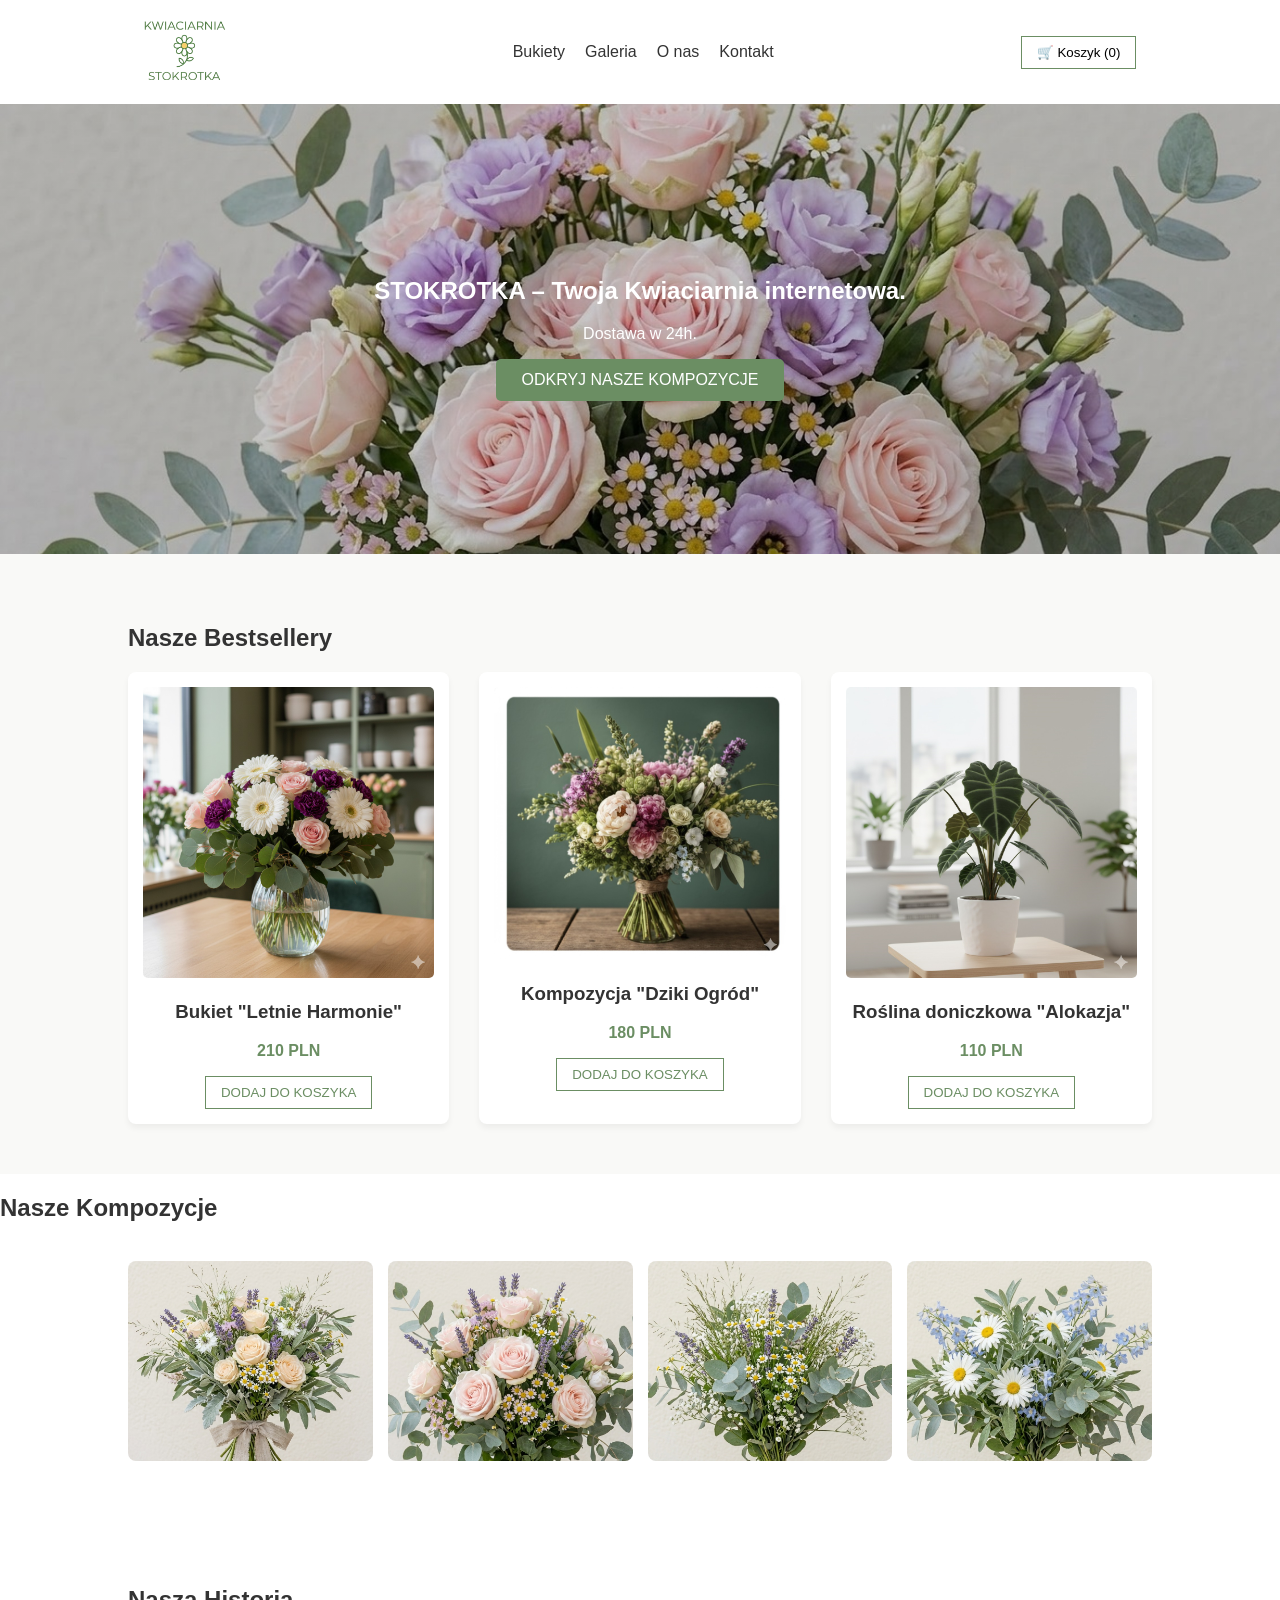
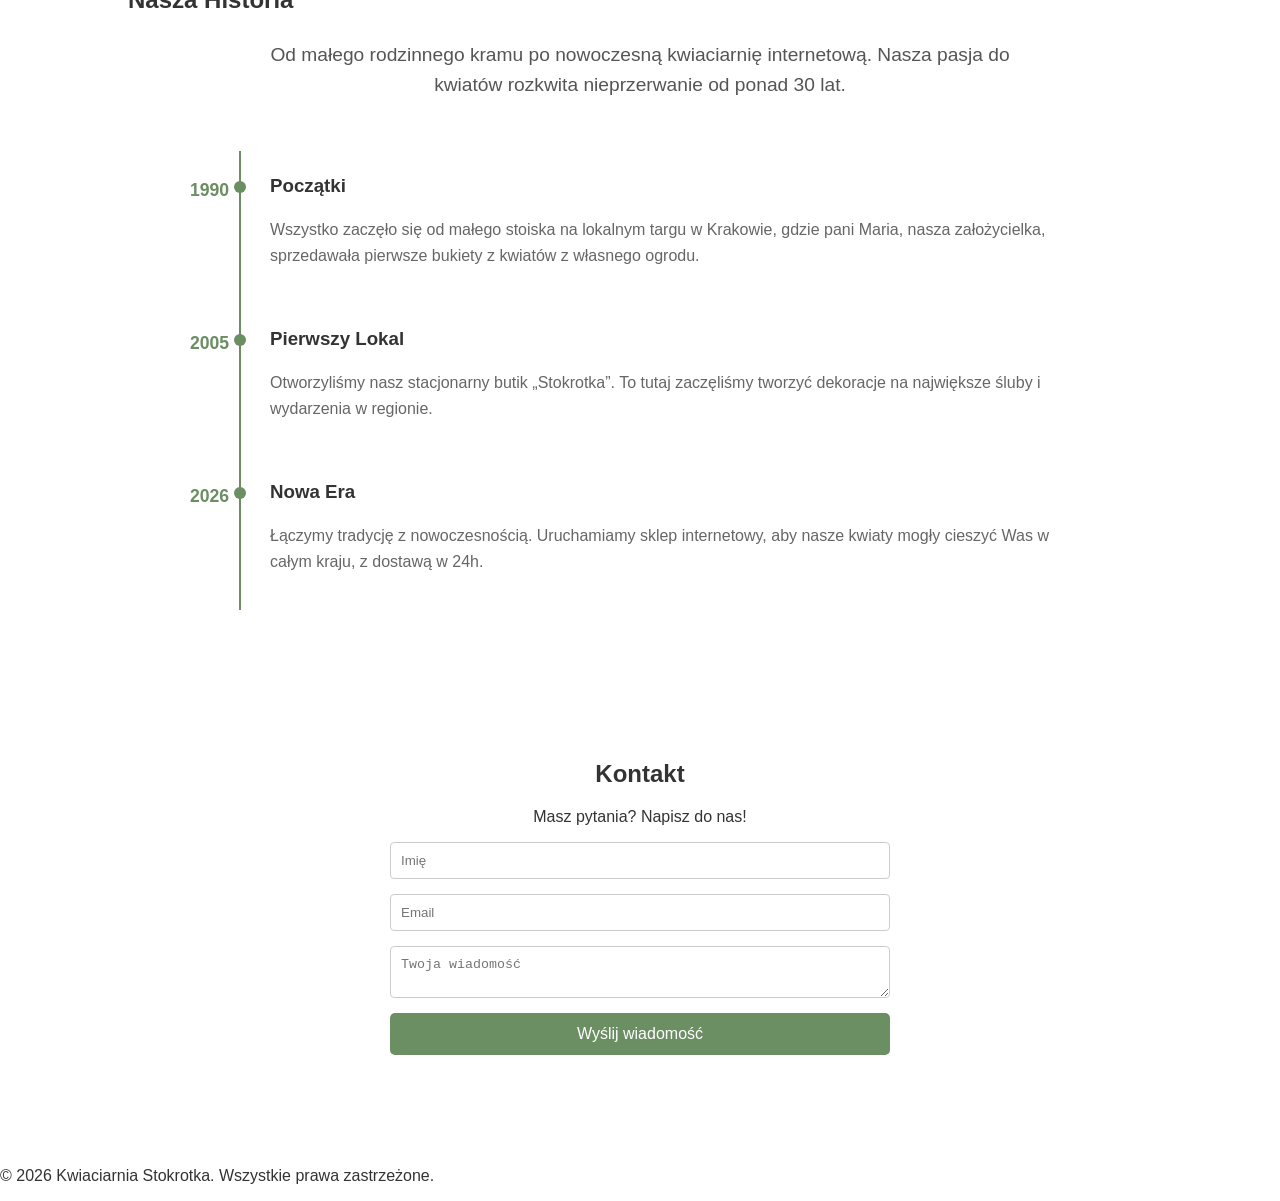
==== index.html @ 8f032b8f "Add files via upload" ====
<!DOCTYPE html>
<html lang="pl">
<head>
    <meta charset="UTF-8">
    <meta name="viewport" content="width=device-width, initial-scale=1.0">
    <title>Kwiaciarnia Stokrotka - Twoja Kwiaciarnia</title>
    <link rel="stylesheet" href="style.css">
    <meta name="viewport" content="width=device-width, initial-scale=1.0">
</head>
<body>

<header>
    <nav>
        <div class="logo">
            <img src="assets/logo.png" alt="Kwiaciarnia Stokrotka">
        </div>
        <ul>
            <li><a href="#sklep">Bukiety</a></li>
            <li><a href="#galeria">Galeria</a></li>
            <li><a href="#o-nas">O nas</a></li>
            <li><a href="#kontakt">Kontakt</a></li>
        </ul>
        <div class="cart-container">
    <button id="cart-button" class="btn-cart">
        🛒 Koszyk (<span id="cart-count">0</span>)
    </button>
    <div id="cart-dropdown" class="cart-dropdown hidden">
        <h3>Twoje produkty:</h3>
        <ul id="cart-items-list"></ul>
        <hr>
        <p>Suma: <span id="cart-total">0</span> PLN</p>
        <button class="btn-main">Przejdź do kasy</button>
    </div>
</div>
    </nav>
</header>

<section class="hero">
    <div class="hero-content">
        <h1>STOKROTKA – Twoja Kwiaciarnia internetowa.</h1>
        <p>Dostawa w 24h.</p>
        <button class="btn-main">ODKRYJ NASZE KOMPOZYCJE</button>
    </div>
</section>

<section id="sklep" class="products">
    <h2>Nasze Bestsellery</h2>
    <div class="product-grid">
        <div class="product-card">
            <img src="assets/bukiet1.jpg" alt="Bukiet Letnie Harmonie">
            <h3>Bukiet "Letnie Harmonie"</h3>
            <p class="price">210 PLN</p>
            <button class="btn-add">DODAJ DO KOSZYKA</button>
        </div>
        <div class="product-card">
            <img src="assets/bukiet2.jpg" alt="Kompozycja Dziki Ogród">
            <h3>Kompozycja "Dziki Ogród"</h3>
            <p class="price">180 PLN</p>
            <button class="btn-add">DODAJ DO KOSZYKA</button>
        </div>
        <div class="product-card">
            <img src="assets/bukiet3.jpg" alt="Alokazja">
            <h3>Roślina doniczkowa "Alokazja"</h3>
            <p class="price">110 PLN</p>
            <button class="btn-add">DODAJ DO KOSZYKA</button>
        </div>
    </div>
</section>

<section id="galeria" class="gallery-section">
    <h2>Nasze Kompozycje</h2>
    <div class="gallery-grid">
        <img src="assets/img1.jpg" alt="Bukiet ślubny" class="gallery-item">
        <img src="assets/img2.jpg" alt="Kompozycja w wazonie" class="gallery-item">
        <img src="assets/img3.jpg" alt="Dekoracja stołu" class="gallery-item">
        <img src="assets/img4.jpg" alt="Wieniec wiosenny" class="gallery-item">
    </div>
</section>

<div id="lightbox" class="lightbox">
    <span class="close-lightbox">&times;</span>
    <img class="lightbox-content" id="lightbox-img">
    <div id="caption"></div>
</div>

<section id="o-nas" class="about-section">
    <div class="about-content">
        <h2>Nasza Historia</h2>
        <p class="about-lead">Od małego rodzinnego kramu po nowoczesną kwiaciarnię internetową. Nasza pasja do kwiatów rozkwita nieprzerwanie od ponad 30 lat.</p>
        
        <div class="timeline">
            <div class="timeline-item">
                <div class="year">1990</div>
                <div class="event">
                    <h3>Początki</h3>
                    <p>Wszystko zaczęło się od małego stoiska na lokalnym targu w Krakowie, gdzie pani Maria, nasza założycielka, sprzedawała pierwsze bukiety z kwiatów z własnego ogrodu.</p>
                </div>
            </div>
            <div class="timeline-item">
                <div class="year">2005</div>
                <div class="event">
                    <h3>Pierwszy Lokal</h3>
                    <p>Otworzyliśmy nasz stacjonarny butik „Stokrotka”. To tutaj zaczęliśmy tworzyć dekoracje na największe śluby i wydarzenia w regionie.</p>
                </div>
            </div>
            <div class="timeline-item">
                <div class="year">2026</div>
                <div class="event">
                    <h3>Nowa Era</h3>
                    <p>Łączymy tradycję z nowoczesnością. Uruchamiamy sklep internetowy, aby nasze kwiaty mogły cieszyć Was w całym kraju, z dostawą w 24h.</p>
                </div>
            </div>
        </div>
    </div>
</section>

<section id="kontakt" class="contact">
    <h2>Kontakt</h2>
    <p>Masz pytania? Napisz do nas!</p>
    
    <form id="contact-form">
        <input type="text" id="name" placeholder="Imię" required>
        <input type="email" id="email" placeholder="Email" required>
        <textarea id="message" placeholder="Twoja wiadomość" required></textarea>
        <button type="submit" class="btn-main">Wyślij wiadomość</button>
        <p id="form-status" style="margin-top: 15px; font-weight: bold;"></p>
    </form>
</section>

<script src="script.js"></script>

<footer>
    <p>&copy; 2026 Kwiaciarnia Stokrotka. Wszystkie prawa zastrzeżone.</p>
</footer>

</body>
</html>
---- style.css ----
:root {
    --primary-green: #6B8E63;
    --light-bg: #F9F9F7;
    --text-dark: #333;
    --white: #ffffff;
}

body {
    font-family: 'Segoe UI', Tahoma, Geneva, Verdana, sans-serif;
    margin: 0;
    color: var(--text-dark);
    background-color: var(--white);
}

/* Nawigacja */
nav {
    display: flex;
    justify-content: space-around;
    align-items: center;
    padding: 20px;
    background: var(--white);
}

nav ul {
    list-style: none;
    display: flex;
    gap: 20px;
}

nav ul li a {
    text-decoration: none;
    color: var(--text-dark);
    font-weight: 500;
}

.logo img {
    height: 60px;
}

/* Sekcja Hero */
.hero {
    height: 450px;
    background-image: linear-gradient(rgba(0,0,0,0.2), rgba(0,0,0,0.2)), url('assets/banner.jpg');
    background-size: cover;
    background-position: center;
    display: flex;
    align-items: center;
    justify-content: center;
    text-align: center;
    color: white;
}

.btn-main {
    background-color: var(--primary-green);
    color: white;
    padding: 12px 25px;
    border: none;
    cursor: pointer;
    font-size: 1rem;
    border-radius: 5px;
}

/* Sklep / Produkty */
.products {
    padding: 50px 10%;
    background-color: var(--light-bg);
}

.product-grid {
    display: grid;
    grid-template-columns: repeat(auto-fit, minmax(250px, 1fr));
    gap: 30px;
}

.product-card {
    background: white;
    padding: 15px;
    text-align: center;
    border-radius: 8px;
    box-shadow: 0 4px 6px rgba(0,0,0,0.05);
}

.product-card img {
    max-width: 100%;
    border-radius: 5px;
}

.price {
    font-weight: bold;
    color: var(--primary-green);
}

.btn-add {
    background: none;
    border: 1px solid var(--primary-green);
    color: var(--primary-green);
    padding: 8px 15px;
    cursor: pointer;
    transition: 0.3s;
}

.btn-add:hover {
    background: var(--primary-green);
    color: white;
}

/* Kontakt */
.contact {
    padding: 50px 10%;
    text-align: center;
}

form {
    display: flex;
    flex-direction: column;
    max-width: 500px;
    margin: 0 auto;
    gap: 15px;
}

input, textarea {
    padding: 10px;
    border: 1px solid #ccc;
    border-radius: 4px;
}
/* Siatka galerii */
.gallery-grid {
    display: grid;
    grid-template-columns: repeat(auto-fill, minmax(200px, 1fr));
    gap: 15px;
    padding: 20px 10%;
}

.gallery-item {
    width: 100%;
    height: 200px;
    object-fit: cover;
    cursor: pointer;
    transition: transform 0.3s ease;
    border-radius: 8px;
}

.gallery-item:hover {
    transform: scale(1.05);
}

/* Styl Lightboxa */
.lightbox {
    display: none; /* Ukryty na starcie */
    position: fixed;
    z-index: 1000;
    left: 0;
    top: 0;
    width: 100%;
    height: 100%;
    background-color: rgba(0, 0, 0, 0.9);
    justify-content: center;
    align-items: center;
    flex-direction: column;
}

.lightbox-content {
    max-width: 80%;
    max-height: 80%;
    border: 3px solid white;
}

.close-lightbox {
    position: absolute;
    top: 20px;
    right: 40px;
    color: white;
    font-size: 50px;
    cursor: pointer;
}

#caption {
    color: #ccc;
    margin-top: 15px;
}
.product-page {
    padding: 60px 10%;
    background-color: var(--white);
}

.product-container {
    display: grid;
    grid-template-columns: 1fr 1fr;
    gap: 50px;
    align-items: start;
}

.product-image img {
    width: 100%;
    border-radius: 15px;
    box-shadow: 0 10px 30px rgba(0,0,0,0.1);
}

.category {
    color: var(--primary-green);
    text-transform: uppercase;
    font-size: 0.8rem;
    letter-spacing: 2px;
    font-weight: bold;
}

.price-big {
    font-size: 2rem;
    color: #444;
    margin: 20px 0;
}

.description {
    line-height: 1.8;
    color: #666;
}

.purchase-options {
    margin-top: 30px;
    display: flex;
    align-items: center;
    gap: 20px;
}

#qty {
    width: 50px;
    padding: 10px;
    border: 1px solid #ddd;
    border-radius: 5px;
}

.btn-main-large {
    background-color: var(--primary-green);
    color: white;
    padding: 15px 40px;
    border: none;
    border-radius: 5px;
    cursor: pointer;
    font-size: 1.1rem;
    flex-grow: 1;
    transition: background 0.3s;
}

.btn-main-large:hover {
    background-color: #567350;
}

/* Responsywność dla mobile */
@media (max-width: 768px) {
    .product-container {
        grid-template-columns: 1fr;
    }
}

.cart-container { position: relative; }
.btn-cart { background: none; border: 1px solid var(--primary-green); padding: 8px 15px; cursor: pointer; }

.cart-dropdown {
    position: absolute;
    right: 0;
    top: 40px;
    width: 300px;
    background: white;
    border: 1px solid #ddd;
    box-shadow: 0 10px 20px rgba(0,0,0,0.1);
    padding: 20px;
    z-index: 1001;
}

.cart-dropdown.hidden { display: none; }
.cart-item { display: flex; justify-content: space-between; margin-bottom: 10px; font-size: 0.9rem; }

.about-section {
    padding: 80px 10%;
    background-color: var(--white);
    line-height: 1.6;
}

.about-lead {
    text-align: center;
    max-width: 800px;
    margin: 0 auto 50px;
    font-size: 1.2rem;
    color: #555;
}

.timeline {
    position: relative;
    max-width: 900px;
    margin: 0 auto;
}

.timeline::after {
    content: '';
    position: absolute;
    width: 2px;
    background: var(--primary-green);
    top: 0;
    bottom: 0;
    left: 50px;
    margin-left: -1px;
}

.timeline-item {
    padding: 20px 0 20px 80px;
    position: relative;
}

.timeline-item .year {
    position: absolute;
    left: 0;
    top: 25px;
    font-weight: bold;
    color: var(--primary-green);
    font-size: 1.1rem;
}

.timeline-item::before {
    content: '';
    position: absolute;
    left: 50px;
    top: 30px;
    width: 12px;
    height: 12px;
    background: var(--primary-green);
    border-radius: 50%;
    z-index: 1;
    margin-left: -6px;
}

.timeline-item h3 {
    margin: 0 0 10px 0;
    color: var(--text-dark);
}

.timeline-item p {
    color: #666;
}
/* --- WERSJA MOBILNA (Ekrany do 768px) --- */
@media (max-width: 768px) {
    
    /* Nawigacja: Układamy elementy pionowo lub w rzędzie z mniejszym logo */
    nav {
        flex-direction: column;
        gap: 15px;
        padding: 15px;
    }

    nav ul {
        padding: 0;
        gap: 10px;
        font-size: 0.9rem;
        flex-wrap: wrap;
        justify-content: center;
    }

    /* Sekcja Hero: Zmniejszamy wysokość i fonty */
    .hero {
        height: 300px;
        padding: 20px;
    }

    .hero h1 {
        font-size: 1.5rem;
    }

    /* Sklep: Zmieniamy siatkę na 1 kolumnę (lub 2 mniejsze) */
    .product-grid {
        grid-template-columns: 1fr; /* Jeden produkt pod drugim */
        padding: 10px;
    }

    .product-card {
        margin-bottom: 20px;
    }

    /* Galeria: 2 zdjęcia obok siebie, by nie zajmowały za dużo miejsca */
    .gallery-grid {
        grid-template-columns: repeat(2, 1fr);
        padding: 10px;
    }

    /* Historia: Linia czasu przesuwa się do krawędzi */
    .timeline::after {
        left: 20px;
    }
    .timeline-item {
        padding-left: 40px;
    }
    .timeline-item::before {
        left: 20px;
    }
    .timeline-item .year {
        position: relative;
        display: block;
        margin-bottom: 5px;
        top: 0;
    }

    /* Formularz i Podstrona Produktu */
    .product-container {
        grid-template-columns: 1fr;
    }

    .purchase-options {
        flex-direction: column;
        align-items: stretch;
    }

    .btn-main-large {
        width: 100%;
    }
}
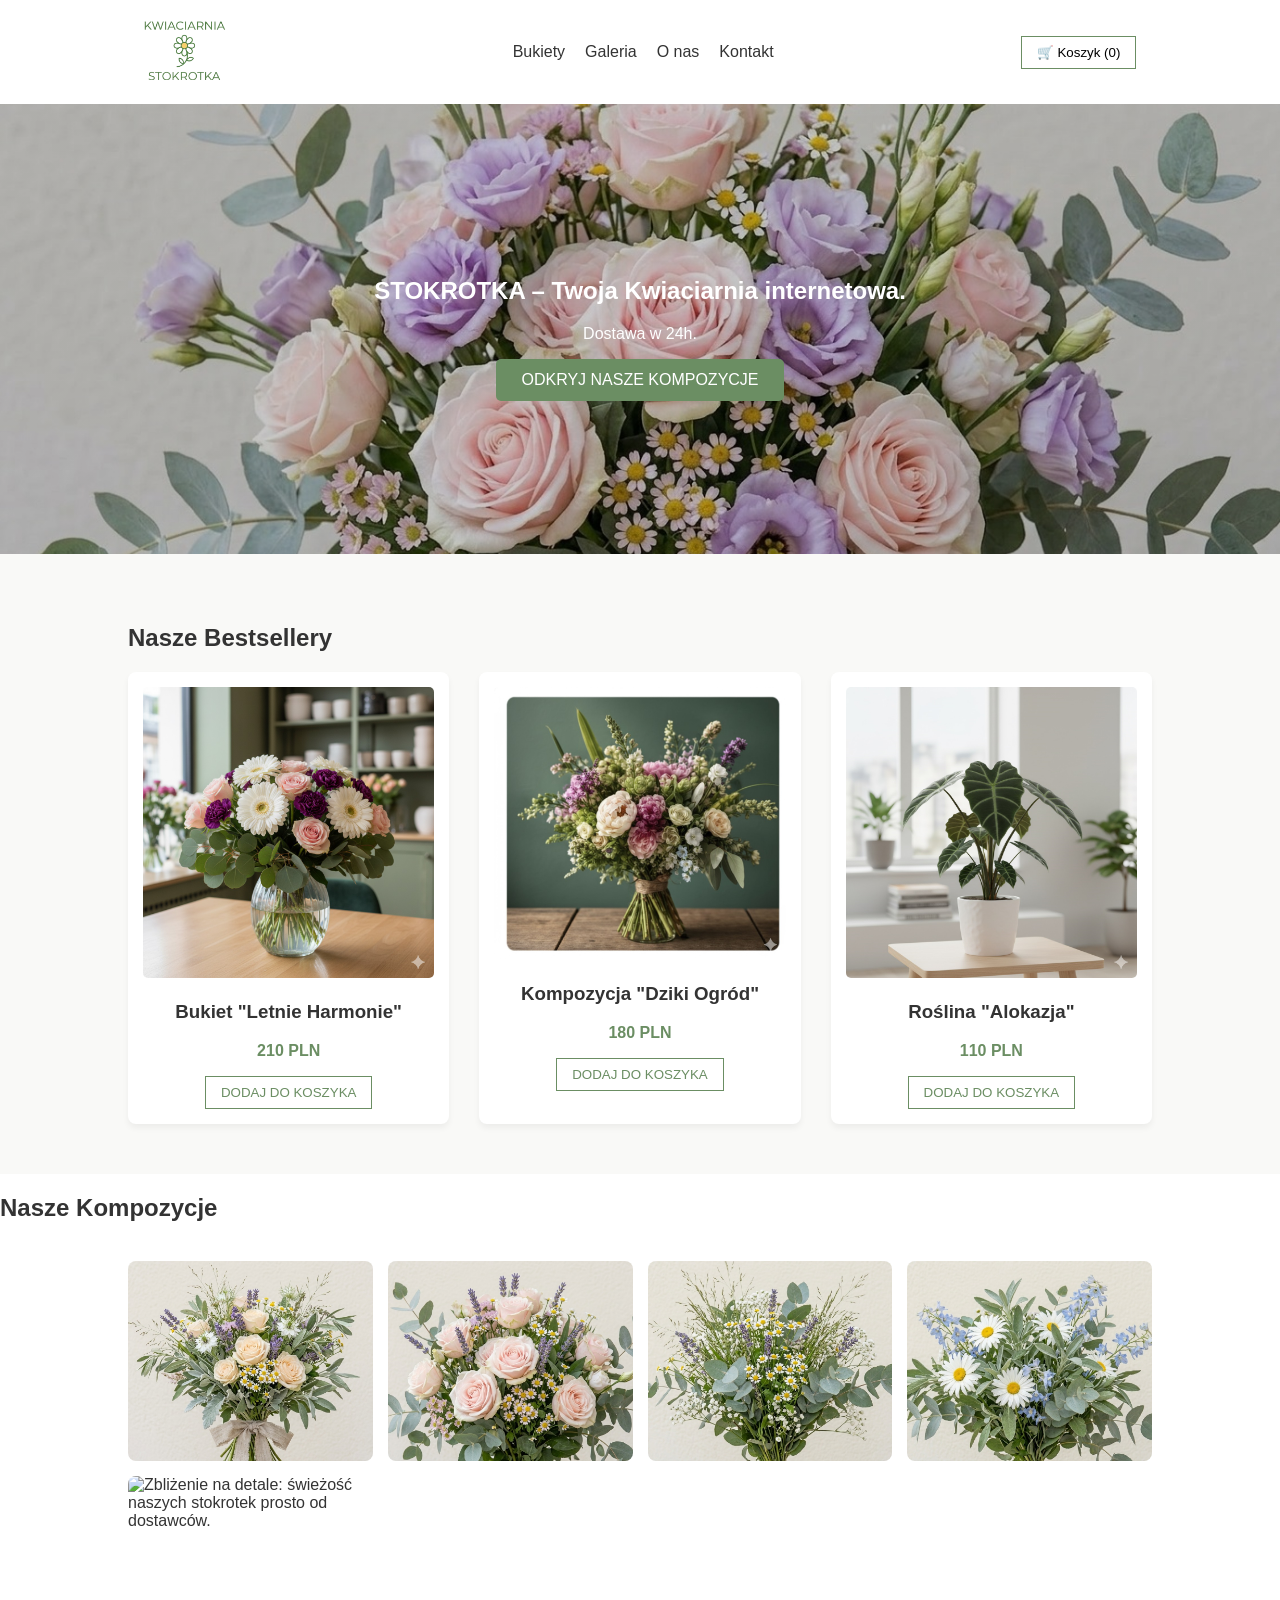
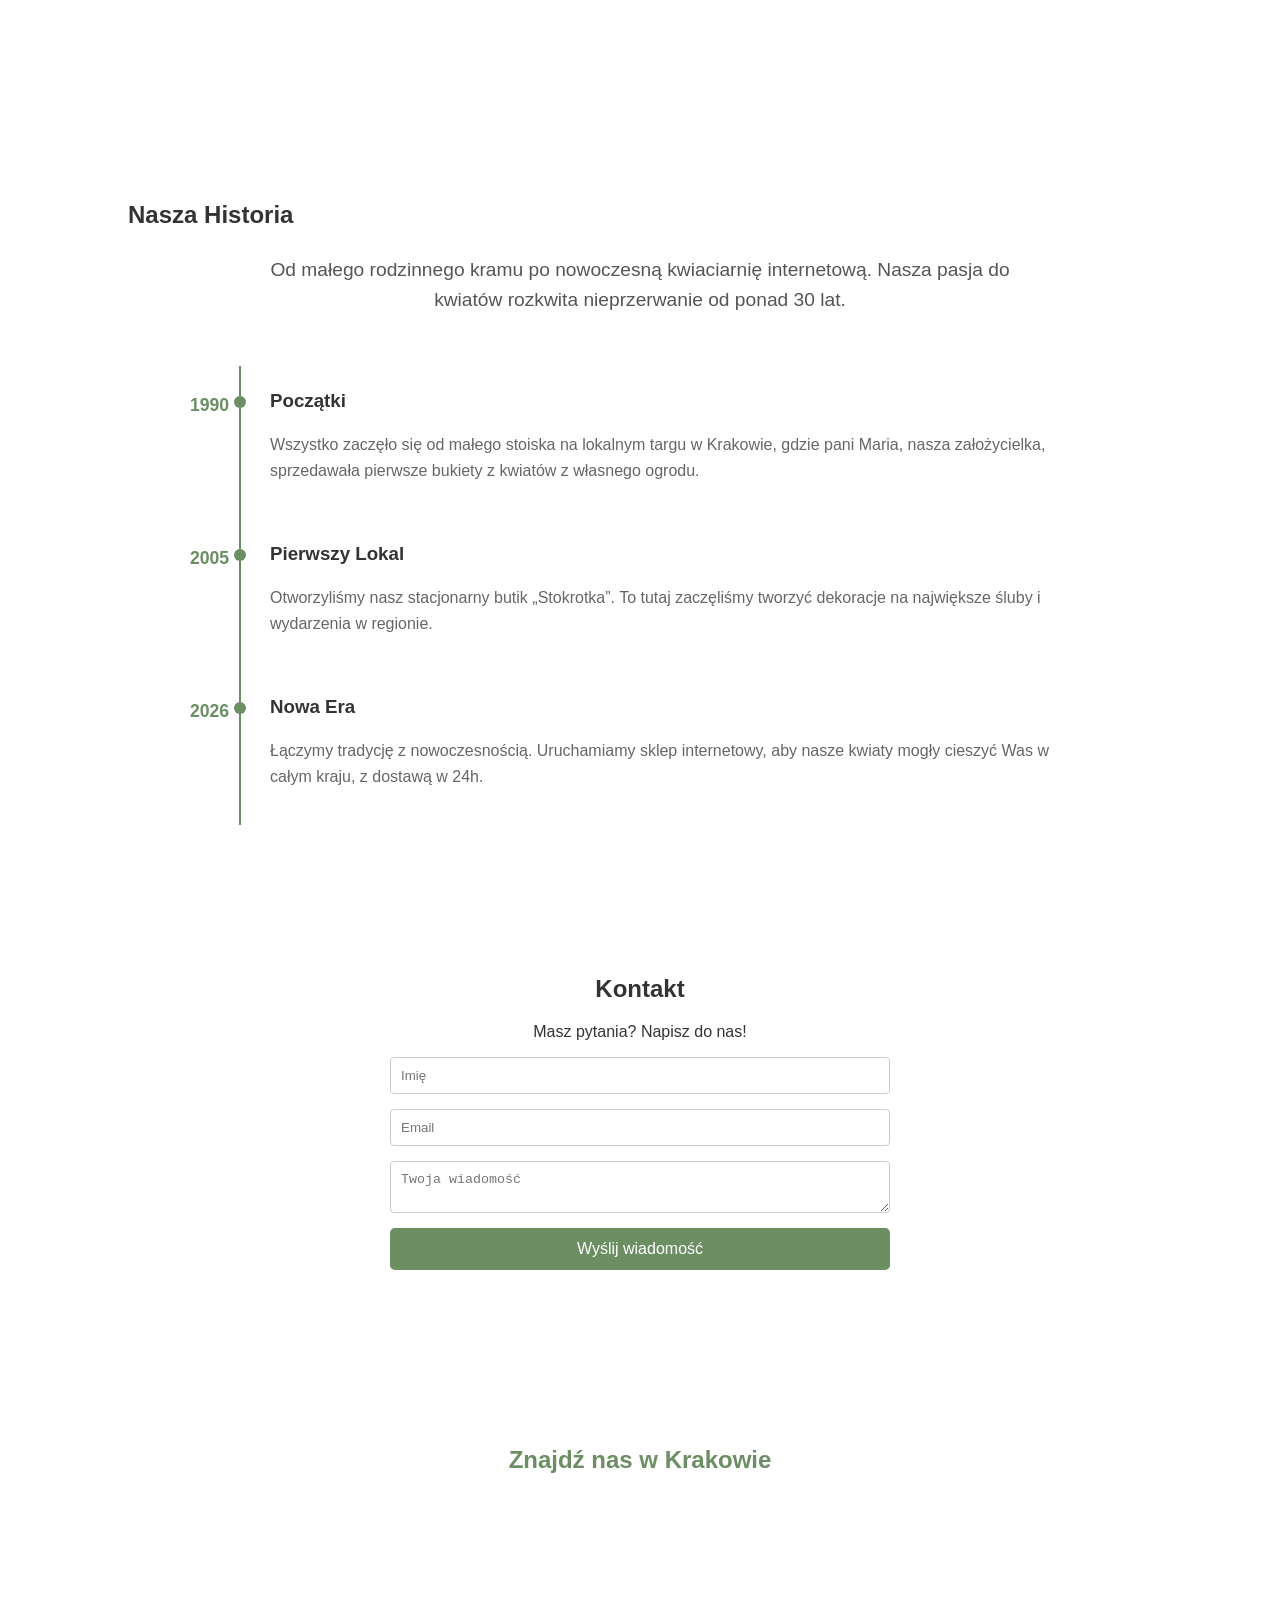
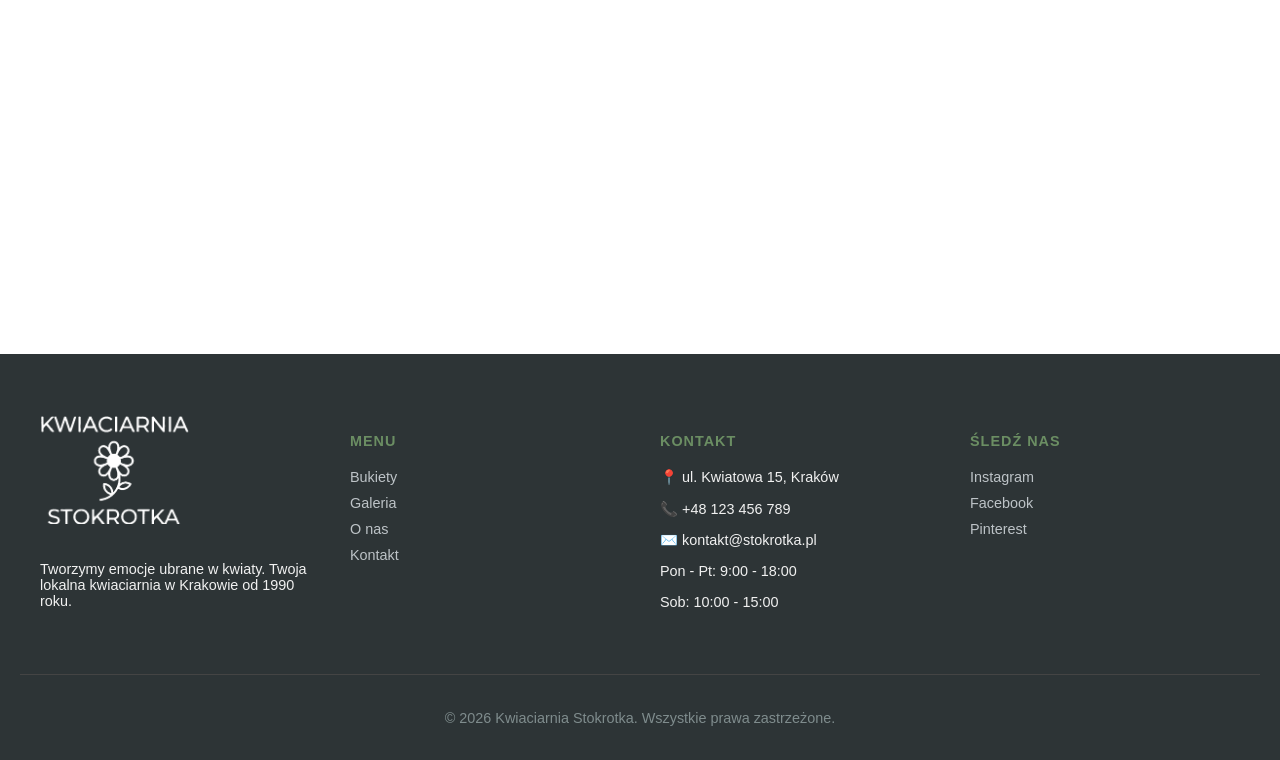
==== commit 5e1e30e2: "Add files via upload" ====
--- a/index.html
+++ b/index.html
@@ -5,7 +5,6 @@
     <meta name="viewport" content="width=device-width, initial-scale=1.0">
     <title>Kwiaciarnia Stokrotka - Twoja Kwiaciarnia</title>
     <link rel="stylesheet" href="style.css">
-    <meta name="viewport" content="width=device-width, initial-scale=1.0">
 </head>
 <body>
 
@@ -47,33 +46,39 @@
     <h2>Nasze Bestsellery</h2>
     <div class="product-grid">
         <div class="product-card">
-            <img src="assets/bukiet1.jpg" alt="Bukiet Letnie Harmonie">
-            <h3>Bukiet "Letnie Harmonie"</h3>
-            <p class="price">210 PLN</p>
-            <button class="btn-add">DODAJ DO KOSZYKA</button>
-        </div>
+    <a href="produkt.html?id=letnie-harmonie" style="text-decoration: none; color: inherit;">
+        <img src="assets/bukiet1.jpg" alt="Romantyczny bukiet Letnie Harmonie...">
+        <h3>Bukiet "Letnie Harmonie"</h3>
+    </a>
+    <p class="price">210 PLN</p>
+    <button class="btn-add">DODAJ DO KOSZYKA</button>
+</div>
         <div class="product-card">
-            <img src="assets/bukiet2.jpg" alt="Kompozycja Dziki Ogród">
-            <h3>Kompozycja "Dziki Ogród"</h3>
-            <p class="price">180 PLN</p>
-            <button class="btn-add">DODAJ DO KOSZYKA</button>
-        </div>
+    <a href="produkt.html?id=dziki-ogrod" style="text-decoration: none; color: inherit;">
+        <img src="assets/bukiet2.jpg" alt="Naturalna kompozycja polna Dziki Ogród...">
+        <h3>Kompozycja "Dziki Ogród"</h3>
+    </a>
+    <p class="price">180 PLN</p>
+    <button class="btn-add">DODAJ DO KOSZYKA</button>
+</div>
         <div class="product-card">
-            <img src="assets/bukiet3.jpg" alt="Alokazja">
-            <h3>Roślina doniczkowa "Alokazja"</h3>
-            <p class="price">110 PLN</p>
-            <button class="btn-add">DODAJ DO KOSZYKA</button>
-        </div>
-    </div>
+    <a href="produkt.html?id=rosina-alokazja" style="text-decoration: none; color: inherit;">
+        <img src="assets/bukiet3.jpg" alt="Egzotyczna roślina doniczkowa Alokazja...">
+        <h3>Roślina "Alokazja"</h3>
+    </a>
+    <p class="price">110 PLN</p>
+    <button class="btn-add">DODAJ DO KOSZYKA</button>
+</div>
 </section>
 
 <section id="galeria" class="gallery-section">
     <h2>Nasze Kompozycje</h2>
     <div class="gallery-grid">
-        <img src="assets/img1.jpg" alt="Bukiet ślubny" class="gallery-item">
-        <img src="assets/img2.jpg" alt="Kompozycja w wazonie" class="gallery-item">
-        <img src="assets/img3.jpg" alt="Dekoracja stołu" class="gallery-item">
-        <img src="assets/img4.jpg" alt="Wieniec wiosenny" class="gallery-item">
+        <img src="assets/img1.jpg" alt="Rustykalny bukiet ślubny z lawendą i kłosami zbóż – styl boho." class="gallery-item">
+        <img src="assets/img2.jpg" alt="Elegancki kosz prezentowy pełen pastelowych róż i sezonowych dodatków." class="gallery-item">
+        <img src="assets/img3.jpg" alt="Subtelna dekoracja stołu z gipsówki i polnych kwiatów – lekkość i wdzięk." class="gallery-item">
+        <img src="assets/img4.jpg" alt="Błękitna fantazja – kompozycja z ostróżką i margerytkami." class="gallery-item">
+        <img src="assets/img5.jpg" alt="Zbliżenie na detale: świeżość naszych stokrotek prosto od dostawców." class="gallery-item">
     </div>
 </section>
 
@@ -119,18 +124,68 @@
     <p>Masz pytania? Napisz do nas!</p>
     
     <form id="contact-form">
-        <input type="text" id="name" placeholder="Imię" required>
-        <input type="email" id="email" placeholder="Email" required>
+<input type="text" name="name" id="name" placeholder="Imię" required>
+<input type="email" name="_replyto" id="email" placeholder="Email" required>
         <textarea id="message" placeholder="Twoja wiadomość" required></textarea>
         <button type="submit" class="btn-main">Wyślij wiadomość</button>
         <p id="form-status" style="margin-top: 15px; font-weight: bold;"></p>
     </form>
 </section>
+<section id="mapa" class="map-section">
+    <h2>Znajdź nas w Krakowie</h2>
+    <div class="map-container">
+        <iframe 
+            src="https://www.google.com/maps/embed?pb=!1m18!1m12!1m3!1d2561.4253131776!2d19.9372163157169!3d50.061433979423!2m3!1f0!2f0!3f0!3m2!1i1024!2i768!4f13.1!3m3!1m2!1s0x47165b120367341b%3A0x67394d21620e28f7!2sRynek%20G%C5%82%C3%B3wny%2C%20Krak%C3%B3w!5e0!3m2!1spl!2spl!4v1700000000000!5m2!1spl!2spl" 
+            width="100%" 
+            height="450" 
+            style="border:0;" 
+            allowfullscreen="" 
+            loading="lazy" 
+            referrerpolicy="no-referrer-when-downgrade">
+        </iframe>
+    </div>
+</section>
+<script src="script.js"></script>
+<footer class="main-footer">
+    <div class="footer-container">
+        <div class="footer-col">
+            <img src="assets/logo.png" alt="Stokrotka Logo" class="footer-logo">
+            <p>Tworzymy emocje ubrane w kwiaty. Twoja lokalna kwiaciarnia w Krakowie od 1990 roku.</p>
+        </div>
 
-<script src="script.js"></script>
+        <div class="footer-col">
+            <h4>Menu</h4>
+            <ul>
+                <li><a href="#sklep">Bukiety</a></li>
+                <li><a href="#galeria">Galeria</a></li>
+                <li><a href="#o-nas">O nas</a></li>
+                <li><a href="#kontakt">Kontakt</a></li>
+            </ul>
+        </div>
 
-<footer>
-    <p>&copy; 2026 Kwiaciarnia Stokrotka. Wszystkie prawa zastrzeżone.</p>
+        <div class="footer-col">
+            <h4>Kontakt</h4>
+            <p>📍 ul. Kwiatowa 15, Kraków</p>
+            <p>📞 +48 123 456 789</p>
+            <p>✉️ kontakt@stokrotka.pl</p>
+            <div class="opening-hours">
+                <p>Pon - Pt: 9:00 - 18:00</p>
+                <p>Sob: 10:00 - 15:00</p>
+            </div>
+        </div>
+
+        <div class="footer-col">
+            <h4>Śledź nas</h4>
+            <div class="social-links">
+                <a href="#" class="social-icon">Instagram</a>
+                <a href="#" class="social-icon">Facebook</a>
+                <a href="#" class="social-icon">Pinterest</a>
+            </div>
+        </div>
+    </div>
+    <div class="footer-bottom">
+        <p>&copy; 2026 Kwiaciarnia Stokrotka. Wszystkie prawa zastrzeżone.</p>
+    </div>
 </footer>
 
 </body>
--- a/style.css
+++ b/style.css
@@ -410,4 +410,97 @@
     .btn-main-large {
         width: 100%;
     }
+}
+
+.map-section {
+    padding: 60px 0 0 0; /* Górny padding, dół na 0, by stykało się ze stopką */
+    text-align: center;
+    background-color: var(--white);
+}
+
+.map-section h2 {
+    margin-bottom: 30px;
+    color: var(--primary-green);
+}
+
+.map-container {
+    width: 100%;
+    line-height: 0; /* Usuwa małą szczelinę pod mapą */
+    filter: grayscale(20%); /* Subtelny efekt dla lepszego dopasowania do stylu strony */
+    transition: filter 0.3s ease;
+}
+
+.map-container:hover {
+    filter: grayscale(0%);
+}
+
+.main-footer {
+    background-color: #2d3436; /* Ciemny antracyt dla kontrastu */
+    color: #f1f1f1;
+    padding: 60px 20px 20px;
+    font-size: 0.9rem;
+}
+
+.footer-container {
+    max-width: 1200px;
+    margin: 0 auto;
+    display: grid;
+    grid-template-columns: repeat(auto-fit, minmax(200px, 1fr));
+    gap: 40px;
+}
+
+.footer-col h4 {
+    color: var(--primary-green); /* Używamy Twojej zieleni z logo */
+    margin-bottom: 20px;
+    text-transform: uppercase;
+    letter-spacing: 1px;
+}
+
+.footer-col ul {
+    list-style: none;
+    padding: 0;
+}
+
+.footer-col ul li {
+    margin-bottom: 10px;
+}
+
+.footer-col a {
+    color: #bdc3c7;
+    text-decoration: none;
+    transition: color 0.3s;
+}
+
+.footer-col a:hover {
+    color: white;
+}
+
+.footer-logo {
+    max-width: 150px;
+    margin-bottom: 20px;
+    filter: brightness(0) invert(1); /* Zmienia logo na białe, by pasowało do ciemnego tła */
+}
+
+.social-links {
+    display: flex;
+    flex-direction: column;
+    gap: 10px;
+}
+
+.footer-bottom {
+    margin-top: 50px;
+    padding-top: 20px;
+    border-top: 1px solid #444;
+    text-align: center;
+    color: #7f8c8d;
+}
+
+/* Responsywność */
+@media (max-width: 768px) {
+    .footer-container {
+        text-align: center;
+    }
+    .social-links {
+        align-items: center;
+    }
 }
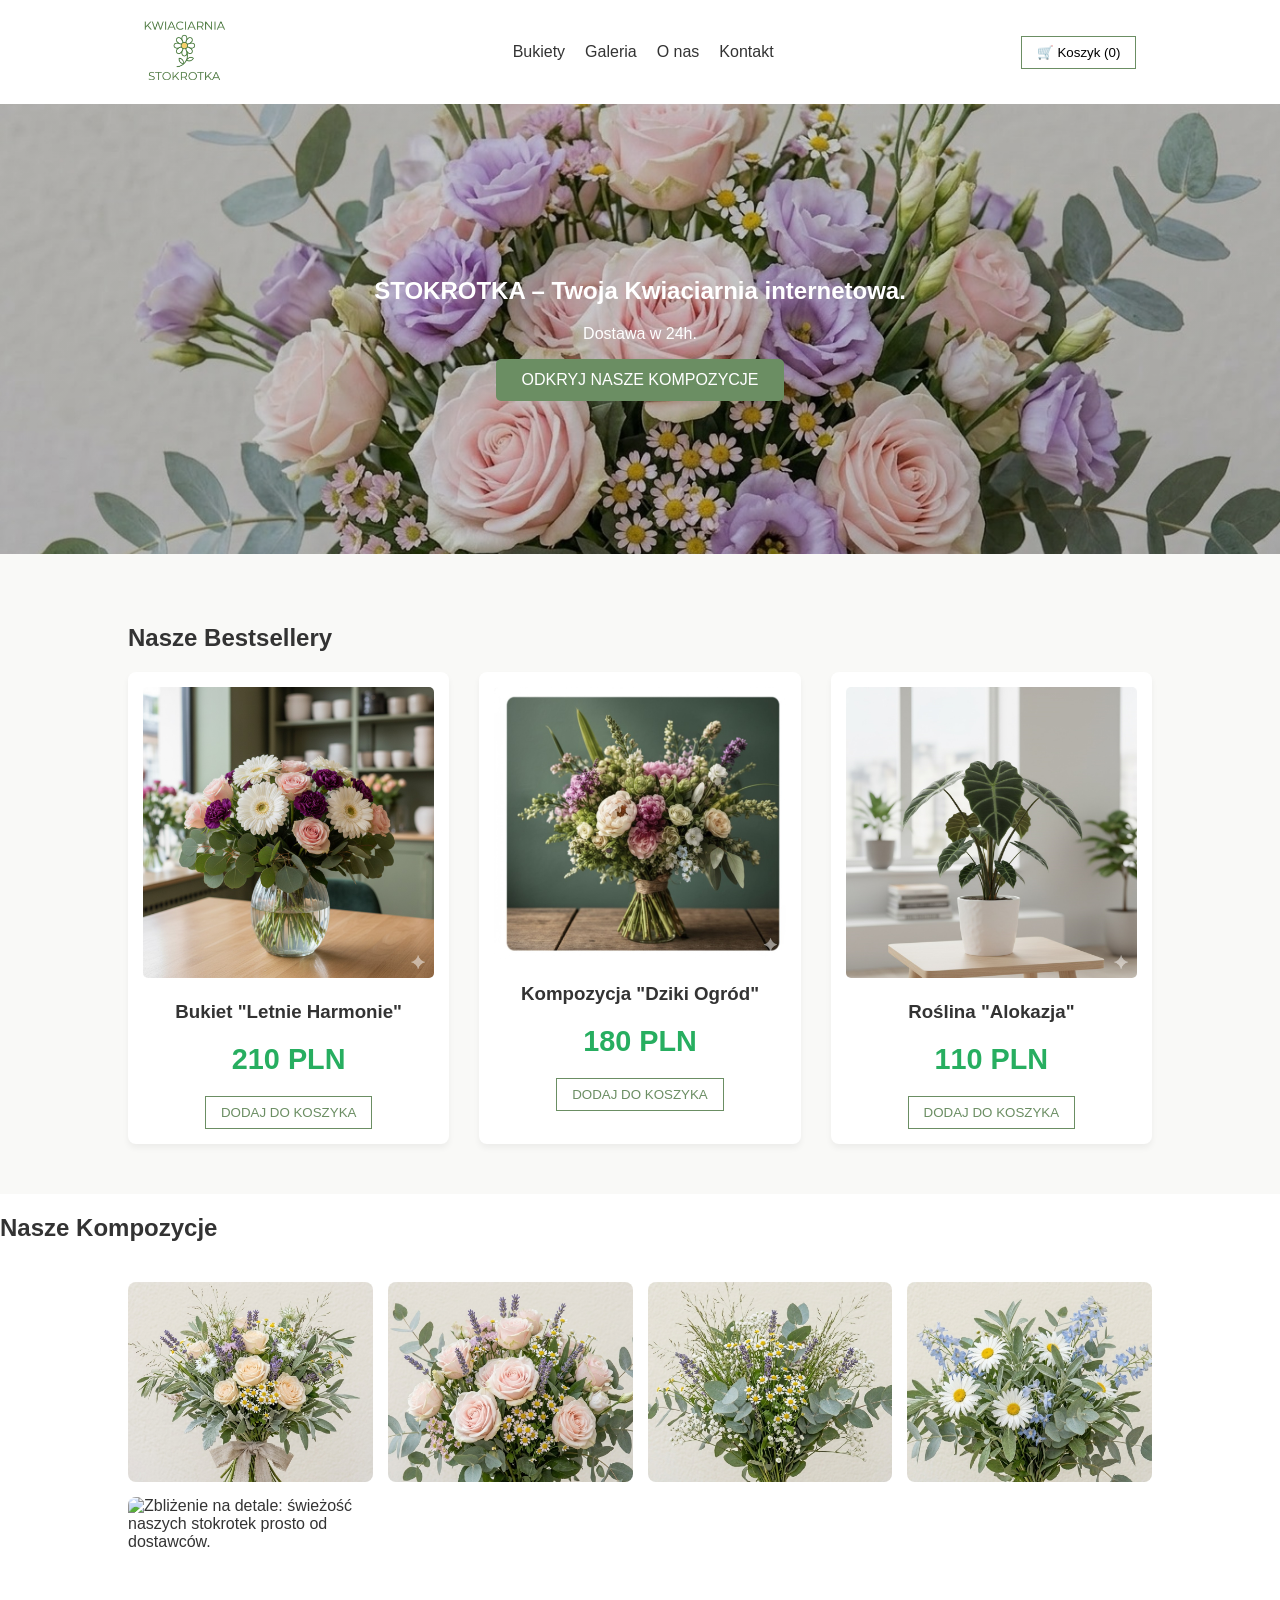
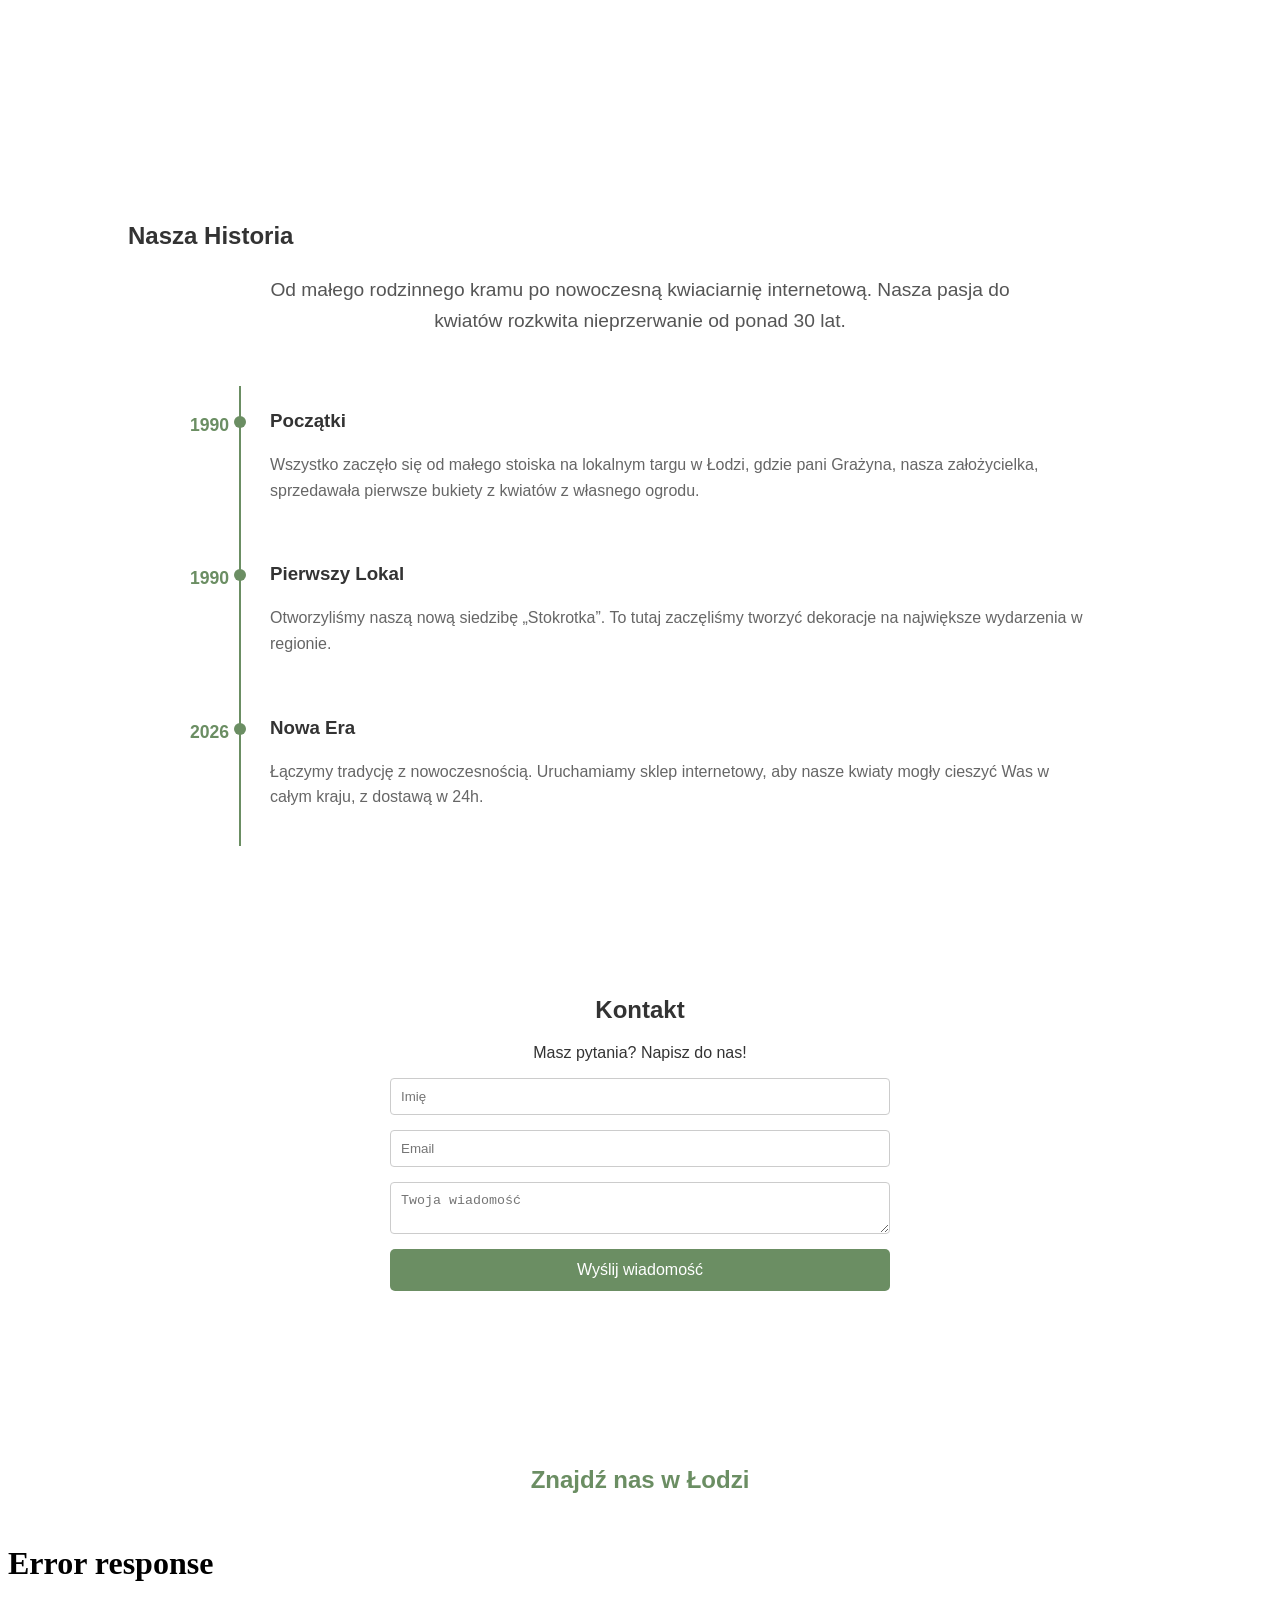
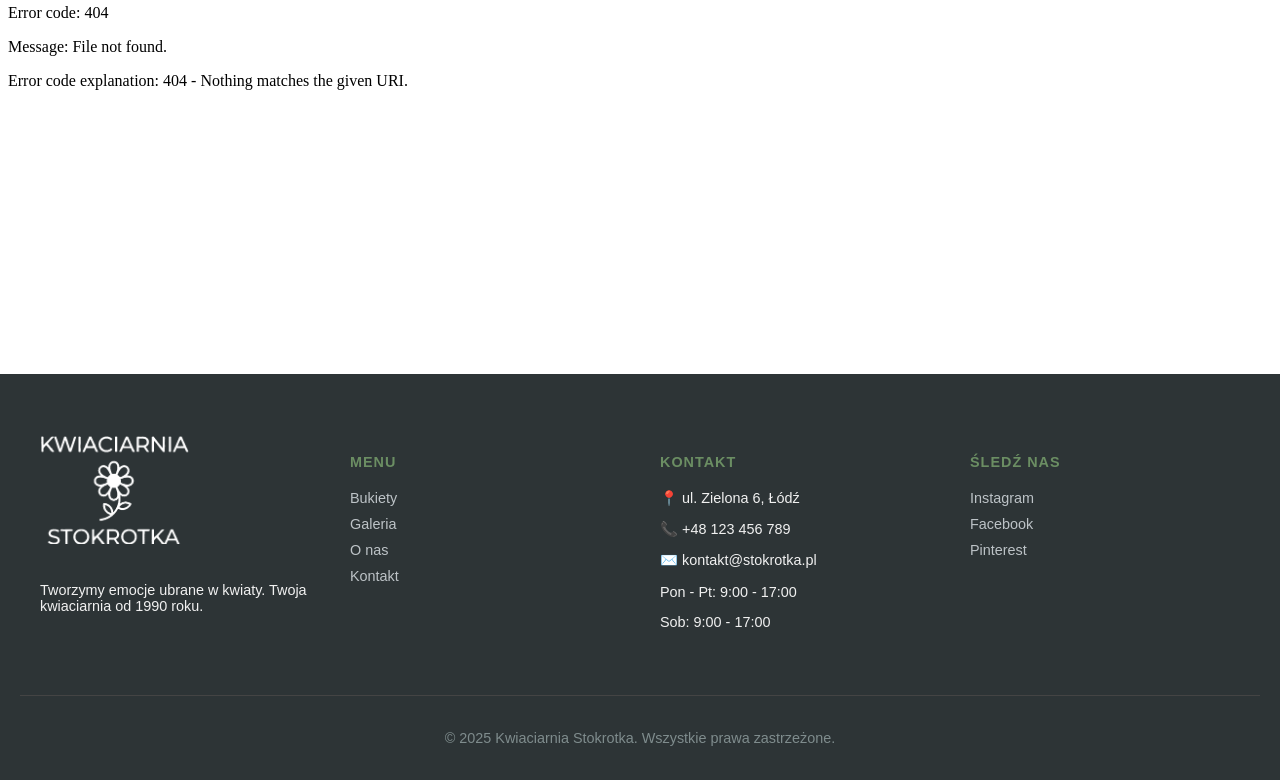
==== commit 27dcffd9: "Add files via upload" ====
--- a/index.html
+++ b/index.html
@@ -5,6 +5,29 @@
     <meta name="viewport" content="width=device-width, initial-scale=1.0">
     <title>Kwiaciarnia Stokrotka - Twoja Kwiaciarnia</title>
     <link rel="stylesheet" href="style.css">
+    <style>
+        /* Szybka poprawka stylu koszyka, aby był widoczny po kliknięciu */
+        #cart {
+            display: none; 
+            position: absolute;
+            right: 0;
+            top: 60px;
+            background: white;
+            border: 1px solid #ccc;
+            padding: 20px;
+            width: 300px;
+            z-index: 1000;
+            box-shadow: 0 4px 15px rgba(0,0,0,0.2);
+            border-radius: 8px;
+            color: #333;
+        }
+        #cart.active {
+            display: block;
+        }
+        .cart-container {
+            position: relative;
+        }
+    </style>
 </head>
 <body>
 
@@ -20,17 +43,17 @@
             <li><a href="#kontakt">Kontakt</a></li>
         </ul>
         <div class="cart-container">
-    <button id="cart-button" class="btn-cart">
-        🛒 Koszyk (<span id="cart-count">0</span>)
-    </button>
-    <div id="cart-dropdown" class="cart-dropdown hidden">
-        <h3>Twoje produkty:</h3>
-        <ul id="cart-items-list"></ul>
-        <hr>
-        <p>Suma: <span id="cart-total">0</span> PLN</p>
-        <button class="btn-main">Przejdź do kasy</button>
-    </div>
-</div>
+            <button id="cart-button" class="btn-cart">
+                🛒 Koszyk (<span id="cart-count">0</span>)
+            </button>
+            <div id="cart">
+                <h3>Twoje produkty:</h3>
+                <ul id="cart-items" style="list-style: none; padding: 0;"></ul>
+                <hr>
+                <p>Suma: <span id="cart-total">0</span> PLN</p>
+                <button class="checkout-btn" style="width: 100%; padding: 10px; background: #27ae60; color: white; border: none; cursor: pointer;">Przejdź do kasy</button>
+            </div>
+        </div>
     </nav>
 </header>
 
@@ -46,30 +69,32 @@
     <h2>Nasze Bestsellery</h2>
     <div class="product-grid">
         <div class="product-card">
-    <a href="produkt.html?id=letnie-harmonie" style="text-decoration: none; color: inherit;">
-        <img src="assets/bukiet1.jpg" alt="Romantyczny bukiet Letnie Harmonie...">
-        <h3>Bukiet "Letnie Harmonie"</h3>
-    </a>
-    <p class="price">210 PLN</p>
-    <button class="btn-add">DODAJ DO KOSZYKA</button>
-</div>
+            <a href="produkt.html?id=letnie-harmonie" style="text-decoration: none; color: inherit;">
+                <img src="assets/bukiet1.jpg" alt="Bukiet Letnie Harmonie">
+                <h3>Bukiet "Letnie Harmonie"</h3>
+            </a>
+            <p class="price">210 PLN</p>
+            <button class="btn-add" onclick="addToCartDirect('Bukiet Letnie Harmonie', 210)">DODAJ DO KOSZYKA</button>
+        </div>
         <div class="product-card">
-    <a href="produkt.html?id=dziki-ogrod" style="text-decoration: none; color: inherit;">
-        <img src="assets/bukiet2.jpg" alt="Naturalna kompozycja polna Dziki Ogród...">
-        <h3>Kompozycja "Dziki Ogród"</h3>
-    </a>
-    <p class="price">180 PLN</p>
-    <button class="btn-add">DODAJ DO KOSZYKA</button>
-</div>
+            <a href="produkt.html?id=dziki-ogrod" style="text-decoration: none; color: inherit;">
+                <img src="assets/bukiet2.jpg" alt="Kompozycja Dziki Ogród">
+                <h3>Kompozycja "Dziki Ogród"</h3>
+            </a>
+            <p class="price">180 PLN</p>
+            <button class="btn-add" onclick="addToCartDirect('Kompozycja Dziki Ogród', 180)">DODAJ DO KOSZYKA</button>
+        </div>
         <div class="product-card">
-    <a href="produkt.html?id=rosina-alokazja" style="text-decoration: none; color: inherit;">
-        <img src="assets/bukiet3.jpg" alt="Egzotyczna roślina doniczkowa Alokazja...">
-        <h3>Roślina "Alokazja"</h3>
-    </a>
-    <p class="price">110 PLN</p>
-    <button class="btn-add">DODAJ DO KOSZYKA</button>
-</div>
-</section>
+            <a href="produkt.html?id=rosina-alokazja" style="text-decoration: none; color: inherit;">
+                <img src="assets/bukiet3.jpg" alt="Roślina Alokazja">
+                <h3>Roślina "Alokazja"</h3>
+            </a>
+            <p class="price">110 PLN</p>
+            <button class="btn-add" onclick="addToCartDirect('Roślina Alokazja', 110)">DODAJ DO KOSZYKA</button>
+        </div>
+    </div>
+</section>
+
 
 <section id="galeria" class="gallery-section">
     <h2>Nasze Kompozycje</h2>
@@ -98,14 +123,14 @@
                 <div class="year">1990</div>
                 <div class="event">
                     <h3>Początki</h3>
-                    <p>Wszystko zaczęło się od małego stoiska na lokalnym targu w Krakowie, gdzie pani Maria, nasza założycielka, sprzedawała pierwsze bukiety z kwiatów z własnego ogrodu.</p>
+                    <p>Wszystko zaczęło się od małego stoiska na lokalnym targu w Łodzi, gdzie pani Grażyna, nasza założycielka, sprzedawała pierwsze bukiety z kwiatów z własnego ogrodu.</p>
                 </div>
             </div>
             <div class="timeline-item">
-                <div class="year">2005</div>
+                <div class="year">1990</div>
                 <div class="event">
                     <h3>Pierwszy Lokal</h3>
-                    <p>Otworzyliśmy nasz stacjonarny butik „Stokrotka”. To tutaj zaczęliśmy tworzyć dekoracje na największe śluby i wydarzenia w regionie.</p>
+                    <p>Otworzyliśmy naszą nową siedzibę „Stokrotka”. To tutaj zaczęliśmy tworzyć dekoracje na największe wydarzenia w regionie.</p>
                 </div>
             </div>
             <div class="timeline-item">
@@ -132,10 +157,10 @@
     </form>
 </section>
 <section id="mapa" class="map-section">
-    <h2>Znajdź nas w Krakowie</h2>
+    <h2>Znajdź nas w Łodzi</h2>
     <div class="map-container">
         <iframe 
-            src="https://www.google.com/maps/embed?pb=!1m18!1m12!1m3!1d2561.4253131776!2d19.9372163157169!3d50.061433979423!2m3!1f0!2f0!3f0!3m2!1i1024!2i768!4f13.1!3m3!1m2!1s0x47165b120367341b%3A0x67394d21620e28f7!2sRynek%20G%C5%82%C3%B3wny%2C%20Krak%C3%B3w!5e0!3m2!1spl!2spl!4v1700000000000!5m2!1spl!2spl" 
+            src="<iframe src="https://www.google.com/maps/embed?pb=!1m18!1m12!1m3!1d2954.396860896492!2d19.452086976912042!3d51.770286391464296!2m3!1f0!2f0!3f0!3m2!1i1024!2i768!4f13.1!3m3!1m2!1s0x471bcad42459f9cb%3A0x4004ebf7dea0ea6b!2zWmllbG9uYSA2LCA5MC0wMDEgxYHDs2TFug!5e1!3m2!1spl!2spl!4v1773607418057!5m2!1spl!2spl" 
             width="100%" 
             height="450" 
             style="border:0;" 
@@ -145,12 +170,13 @@
         </iframe>
     </div>
 </section>
+
 <script src="script.js"></script>
 <footer class="main-footer">
     <div class="footer-container">
         <div class="footer-col">
             <img src="assets/logo.png" alt="Stokrotka Logo" class="footer-logo">
-            <p>Tworzymy emocje ubrane w kwiaty. Twoja lokalna kwiaciarnia w Krakowie od 1990 roku.</p>
+            <p>Tworzymy emocje ubrane w kwiaty. Twoja kwiaciarnia od 1990 roku.</p>
         </div>
 
         <div class="footer-col">
@@ -165,12 +191,12 @@
 
         <div class="footer-col">
             <h4>Kontakt</h4>
-            <p>📍 ul. Kwiatowa 15, Kraków</p>
+            <p>📍 ul. Zielona 6, Łódź</p>
             <p>📞 +48 123 456 789</p>
             <p>✉️ kontakt@stokrotka.pl</p>
             <div class="opening-hours">
-                <p>Pon - Pt: 9:00 - 18:00</p>
-                <p>Sob: 10:00 - 15:00</p>
+                <p>Pon - Pt: 9:00 - 17:00</p>
+                <p>Sob: 9:00 - 17:00</p>
             </div>
         </div>
 
@@ -184,9 +210,59 @@
         </div>
     </div>
     <div class="footer-bottom">
-        <p>&copy; 2026 Kwiaciarnia Stokrotka. Wszystkie prawa zastrzeżone.</p>
+        <p>&copy; 2025 Kwiaciarnia Stokrotka. Wszystkie prawa zastrzeżone.</p>
     </div>
 </footer>
-
+<script>
+    // Funkcja, która pobiera dane z pamięci przeglądarki i rysuje koszyk
+    function displayCart() {
+        const cartItemsElement = document.getElementById('cart-items');
+        const cartTotalElement = document.getElementById('cart-total');
+        
+        // 1. Pobierz listę produktów (jeśli pusta, stwórz pustą tablicę)
+        let cart = JSON.parse(localStorage.getItem('stokrotkaCart')) || [];
+        
+        // 2. Wyczyść listę, żeby nie dublować wpisów przy odświeżaniu
+        cartItemsElement.innerHTML = '';
+        let total = 0;
+
+        // 3. Sprawdź czy koszyk nie jest pusty
+        if (cart.length === 0) {
+            cartItemsElement.innerHTML = '<li style="text-align:center; color:#999; padding:10px;">Koszyk jest pusty</li>';
+        } else {
+            // 4. Dla każdego produktu w tablicy stwórz element listy
+            cart.forEach((item, index) => {
+                const li = document.createElement('li');
+                li.style.display = "flex";
+                li.style.justifyContent = "space-between";
+                li.style.marginBottom = "10px";
+                
+                li.innerHTML = `
+                    <span>${item.name}</span>
+                    <span>
+                        <strong>${item.price} PLN</strong>
+                        <button onclick="removeFromCart(${index})" style="color:red; border:none; background:none; cursor:pointer; margin-left:10px;">✕</button>
+                    </span>
+                `;
+                cartItemsElement.appendChild(li);
+                total += item.price;
+            });
+        }
+
+        // 5. Zaktualizuj sumę końcową
+        cartTotalElement.innerText = total;
+    }
+
+    // Funkcja usuwania pojedynczego elementu
+    function removeFromCart(index) {
+        let cart = JSON.parse(localStorage.getItem('stokrotkaCart')) || [];
+        cart.splice(index, 1); // Usuwa 1 element o wskazanym numerze
+        localStorage.setItem('stokrotkaCart', JSON.stringify(cart)); // Zapisuje zmiany
+        displayCart(); // Odświeża widok koszyka
+    }
+
+    // WAŻNE: Uruchom funkcję od razu po załadowaniu strony
+    document.addEventListener('DOMContentLoaded', displayCart);
+</script>
 </body>
 </html>
--- a/style.css
+++ b/style.css
@@ -503,4 +503,119 @@
     .social-links {
         align-items: center;
     }
+}
+
+/* Kontener główny koszyka */
+#cart {
+    background: #ffffff;
+    border-radius: 12px;
+    padding: 25px;
+    box-shadow: 0 10px 30px rgba(0, 0, 0, 0.08);
+    max-width: 400px;
+    margin: 20px auto;
+    border: 1px solid #f0f0f0;
+    font-family: 'Inter', sans-serif;
+}
+
+#cart h3 {
+    font-size: 1.4rem;
+    color: #333;
+    border-bottom: 2px solid #f8f8f8;
+    padding-bottom: 15px;
+    margin-bottom: 15px;
+    text-align: center;
+}
+
+/* Lista produktów w koszyku */
+#cart-items {
+    list-style: none;
+    padding: 0;
+    margin: 0;
+}
+
+#cart-items li {
+    display: flex;
+    justify-content: space-between;
+    align-items: center;
+    padding: 12px 0;
+    border-bottom: 1px dashed #eee;
+    color: #555;
+    font-size: 0.95rem;
+}
+
+/* Podsumowanie (Suma) */
+#cart p {
+    font-size: 1.2rem;
+    font-weight: 700;
+    text-align: right;
+    margin-top: 20px;
+    color: #2c3e50;
+}
+
+#cart p span {
+    color: #e67e22; /* Akcent kolorystyczny dla ceny */
+}
+
+/* Przycisk Przejdź do kasy */
+.checkout-btn {
+    display: block;
+    width: 100%;
+    background-color: #27ae60; /* Elegancka zieleń roślinna */
+    color: white;
+    text-align: center;
+    padding: 15px;
+    border: none;
+    border-radius: 8px;
+    font-size: 1rem;
+    font-weight: 600;
+    cursor: pointer;
+    transition: background 0.3s ease, transform 0.2s ease;
+    text-decoration: none;
+    margin-top: 15px;
+}
+
+.checkout-btn:hover {
+    background-color: #219150;
+    transform: translateY(-2px);
+    box-shadow: 0 5px 15px rgba(39, 174, 96, 0.3);
+}
+
+/* Stan pustego koszyka */
+.cart-empty-msg {
+    color: #999;
+    text-align: center;
+    font-style: italic;
+    padding: 20px 0;
+}
+.product-container {
+    display: flex;
+    max-width: 1000px;
+    margin: 50px auto;
+    gap: 40px;
+    padding: 20px;
+    align-items: center;
+}
+
+.product-image img {
+    max-width: 450px;
+    border-radius: 15px;
+    box-shadow: 0 10px 20px rgba(0,0,0,0.1);
+}
+
+.product-details h1 {
+    font-size: 2.5rem;
+    color: #333;
+}
+
+.price {
+    font-size: 1.8rem;
+    color: #27ae60;
+    font-weight: bold;
+    margin: 20px 0;
+}
+
+.description {
+    line-height: 1.6;
+    color: #666;
+    margin-bottom: 30px;
 }
